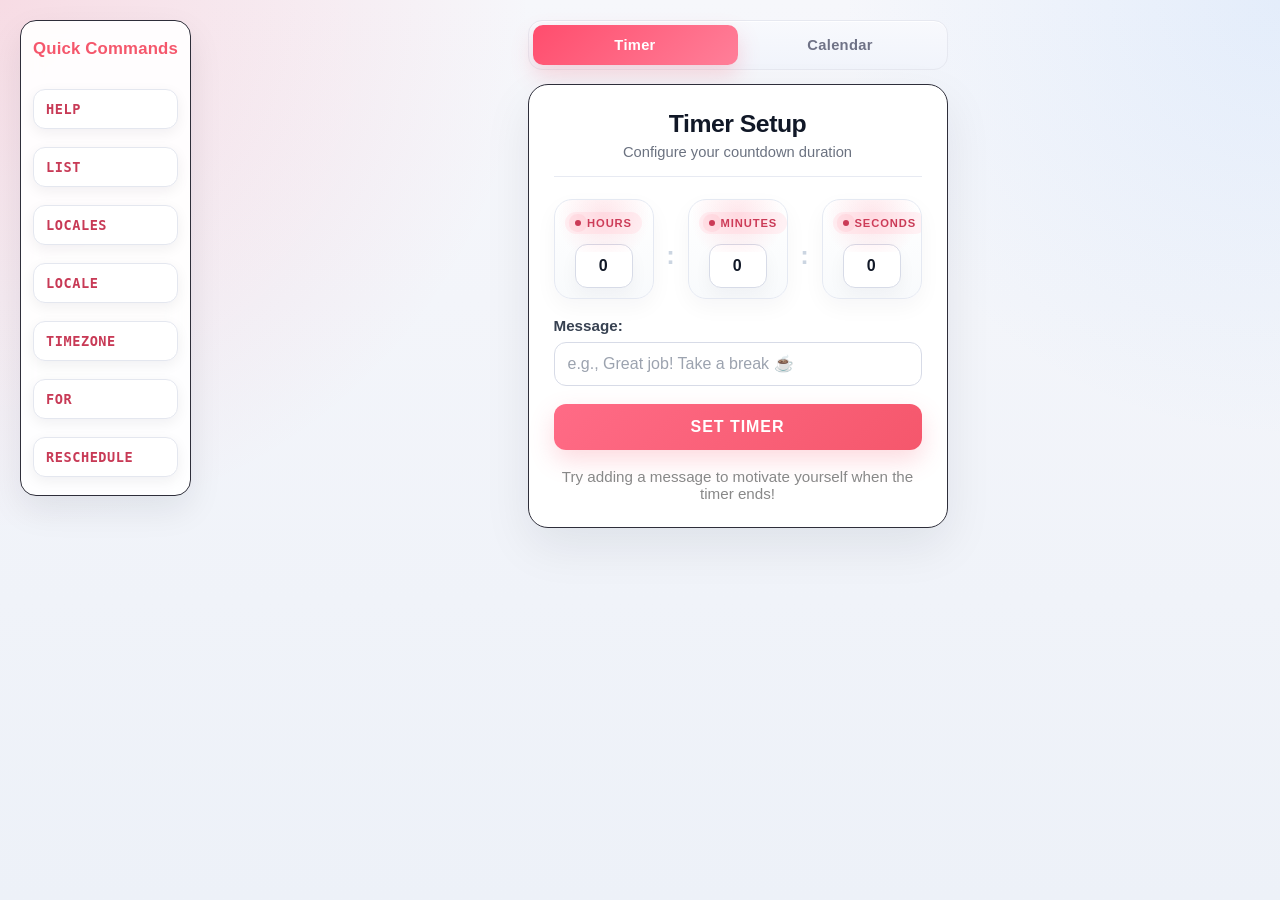
==== public/widgets/reminder-widget.html @ a30fd719 "improve UI" ====
<!DOCTYPE html>
<html lang="en">
<head>
    <meta charset="UTF-8">
    <meta name="viewport" content="width=device-width, initial-scale=1.0">
    <title>Reminder Widget</title>
    <style>
        * {
            margin: 0;
            padding: 0;
            box-sizing: border-box;
        }

        body {
            font-family: 'Segoe UI', Tahoma, Geneva, Verdana, sans-serif;
            background:
                radial-gradient(circle at top left, rgba(255, 77, 109, 0.16), transparent 34%),
                radial-gradient(circle at top right, rgba(96, 165, 250, 0.12), transparent 28%),
                linear-gradient(180deg, #f6f7fb 0%, #edf1f8 100%);
            min-height: 100vh;
            padding: 20px;
            color: #111827;
        }

        :root {
            --brand:     #ff4d6d;
            --brand-2:   #ff85a1;
            --bg:        #0f0f12;
            --surface:   #18181f;
            --surface-2: #22222c;
            --border:    #2e2e3a;
            --text:      #f0f0f5;
            --muted:     #7a7a95;
            --success:   #34d399;
            --error:     #f87171;
            --info:      #60a5fa;
            --radius:    16px;
            --mono:      'DM Mono', monospace;
            --sans:      'DM Sans', sans-serif;
            --transition: 0.2s cubic-bezier(.4,0,.2,1);
        }

        .timer-card, .widget-container, .reminder-card, .sidebar {
            background: rgba(255, 255, 255, 0.92);
            backdrop-filter: blur(10px);
            border: 1.5px solid var(--border);
            border-radius: var(--radius);
            box-shadow: 0 18px 45px rgba(15, 23, 42, 0.08);
            padding: 28px 28px 22px 28px;
            margin-bottom: 0;
        }

        .widget-container {
            background: rgba(255, 255, 255, 0.96);
            border-radius: 20px;
            box-shadow: 0 18px 48px rgba(15, 23, 42, 0.08);
            padding: 25px;
            max-width: 420px;
            margin: 0 auto;
        }

        .widget-header {
            text-align: center;
            margin-bottom: 22px;
            border-bottom: 1px solid #e7eaf2;
            padding-bottom: 16px;
        }

        .widget-header h2 {
            font-size: 1.55rem;
            color: #111827;
            margin-bottom: 6px;
            letter-spacing: -0.02em;
        }

        .widget-header .icon {
            font-size: 2.5rem;
            margin-bottom: 10px;
        }

        .widget-header p {
            color: #6b7280;
            font-size: 0.92rem;
        }

        .form-group {
            margin-bottom: 18px;
        }

        label {
            display: block;
            font-size: 0.95rem;
            font-weight: 600;
            color: #374151;
            margin-bottom: 8px;
        }

        .time-input-group {
            display: flex;
            gap: 10px;
        }

        input[type="number"],
        input[type="text"],
        select,
        textarea {
            width: 100%;
            padding: 12px 13px;
            border: 1.5px solid #d7dbe7;
            border-radius: 12px;
            font-size: 1rem;
            font-family: inherit;
            transition: border-color 0.2s ease, box-shadow 0.2s ease, background-color 0.2s ease;
            background: #fff;
            color: #111827;
        }

        input[type="number"],
        select {
            width: auto;
        }

        input:focus,
        select:focus,
        textarea:focus {
            outline: none;
            border-color: #ff6b86;
            background-color: #fff;
            box-shadow: 0 0 0 4px rgba(255, 77, 109, 0.12);
        }

        input[type="text"]::placeholder,
        textarea::placeholder {
            color: #9ca3af;
        }

        textarea {
            resize: vertical;
            min-height: 80px;
        }

        .unit-select {
            flex: 0 0 auto;
            min-width: 100px;
        }

        button {
            width: 100%;
            padding: 14px 16px;
            border: none;
            border-radius: 12px;
            font-size: 1rem;
            font-weight: 600;
            cursor: pointer;
            transition: transform 0.18s ease, box-shadow 0.18s ease, background 0.18s ease, border-color 0.18s ease;
            text-transform: uppercase;
            letter-spacing: 0.06em;
            background: linear-gradient(135deg, #f093fb 0%, #f5576c 100%);
            color: white;
            margin-top: 10px;
            box-shadow: 0 10px 24px rgba(245, 87, 108, 0.22);
        }

        button:hover {
            transform: translateY(-2px);
            box-shadow: 0 14px 28px rgba(245, 87, 108, 0.24);
        }

        button:active {
            transform: translateY(0);
        }

        button:disabled {
            opacity: 0.6;
            cursor: not-allowed;
            transform: none;
        }

        button:focus-visible,
        .calendar-day-btn:focus-visible,
        .calendar-month-button:focus-visible,
        .calendar-popup-close:focus-visible,
        .calendar-popup-clear:focus-visible,
        .calendar-popup-action:focus-visible,
        .timer-adjust-btn:focus-visible,
        .cmd-btn:focus-visible {
            outline: none;
            box-shadow: 0 0 0 4px rgba(255, 77, 109, 0.18);
        }

        .status-message {
            padding: 12px;
            border-radius: 12px;
            font-size: 0.9rem;
            margin-top: 15px;
            display: none;
            animation: slideIn 0.3s ease;
        }

        .status-message.show {
            display: block;
        }

        .status-message.success {
            background: #d4edda;
            color: #155724;
            border: 1px solid #c3e6cb;
        }

        .status-message.error {
            background: #f8d7da;
            color: #721c24;
            border: 1px solid #f5c6cb;
        }

        .status-message.info {
            background: #d1ecf1;
            color: #0c5460;
            border: 1px solid #bee5eb;
        }

        .widget-status {
            background: #f8fafc;
            padding: 12px;
            border-radius: 12px;
            margin-top: 15px;
            font-size: 0.85rem;
            color: #6b7280;
        }

        .status-indicator {
            display: inline-block;
            width: 10px;
            height: 10px;
            border-radius: 50%;
            margin-right: 8px;
            vertical-align: middle;
        }

        .widget-grid {
            display: grid;
            grid-template-columns: 1fr;
            gap: 20px;
        }

        .widget-mode-switch {
            position: relative;
            display: grid;
            grid-template-columns: repeat(2, minmax(0, 1fr));
            gap: 0;
            margin: 0 auto 14px;
            max-width: 420px;
            border: 1px solid #e6e8f0;
            border-radius: 14px;
            background: linear-gradient(180deg, #f8f9fd 0%, #f1f4fb 100%);
            padding: 4px;
            box-shadow: inset 0 1px 0 rgba(255, 255, 255, 0.9);
        }

        .widget-mode-indicator {
            position: absolute;
            top: 4px;
            left: 4px;
            width: calc(50% - 4px);
            height: calc(100% - 8px);
            border-radius: 10px;
            background: linear-gradient(135deg, #ff4d6d 0%, #ff7f99 100%);
            box-shadow: 0 10px 22px rgba(245, 87, 108, 0.22);
            transform: translateX(0);
            transition: transform 0.24s cubic-bezier(.4, 0, .2, 1);
            pointer-events: none;
        }

        .widget-mode-switch[data-active-mode='calendar'] .widget-mode-indicator {
            transform: translateX(100%);
        }

        .widget-mode-button {
            position: relative;
            z-index: 1;
            margin-top: 0;
            width: 100%;
            border: none;
            background: transparent;
            color: #6f7286;
            border-radius: 10px;
            box-shadow: none;
            text-transform: none;
            letter-spacing: 0.02em;
            font-size: 0.92rem;
            font-weight: 700;
            padding: 9px 8px;
            min-height: 40px;
        }

        .widget-mode-button:hover {
            transform: none;
            box-shadow: none;
        }

        .widget-mode-button.is-active {
            color: #fff;
        }

        .widget-mode-button:focus-visible {
            outline: none;
            box-shadow: 0 0 0 3px rgba(255, 77, 109, 0.2);
        }

        .widget-container.is-hidden-by-mode {
            display: none !important;
        }

        .widget-section-title {
            font-size: 1.05rem;
            font-weight: 700;
            color: #111827;
            margin-bottom: 10px;
            letter-spacing: 0.01em;
        }

        .timer-input-grid {
            display: flex;
            align-items: stretch;
            gap: 10px;
            flex-wrap: nowrap;
        }

        .timer-step-card {
            position: relative;
            overflow: hidden;
            background: linear-gradient(180deg, #ffffff 0%, #f8fafc 100%);
            border: 1px solid #e5e9f2;
            border-radius: 18px;
            padding: 12px 10px 10px;
            text-align: center;
            box-shadow: 0 8px 22px rgba(15, 23, 42, 0.04);
            flex: 1 1 0;
            min-width: 0;
        }

        .timer-step-card::before {
            content: '';
            position: absolute;
            inset: -20% -10% auto;
            height: 72px;
            background: radial-gradient(circle, rgba(255, 77, 109, 0.14) 0%, rgba(255, 77, 109, 0) 68%);
            pointer-events: none;
        }

        .timer-step-card label {
            margin-bottom: 8px;
            font-size: 0.78rem;
            color: #6b7280;
            text-transform: uppercase;
            letter-spacing: 0.08em;
        }

        .timer-number-input {
            width: 100%;
            margin: 0;
            text-align: center;
            font-size: 1.35rem;
            font-weight: 700;
            letter-spacing: 0.04em;
            padding: 13px 10px;
            border-radius: 16px;
            border: 1px solid #e1e6f0;
            background:
                linear-gradient(180deg, rgba(255,255,255,0.96) 0%, rgba(255,255,255,0.88) 100%),
                radial-gradient(circle at center, rgba(255,77,109,0.05), transparent 60%);
            box-shadow: inset 0 1px 0 rgba(255,255,255,0.9), 0 8px 18px rgba(15, 23, 42, 0.04);
            appearance: textfield;
            -moz-appearance: textfield;
        }

        .timer-number-input::-webkit-outer-spin-button,
        .timer-number-input::-webkit-inner-spin-button {
            -webkit-appearance: none;
            margin: 0;
        }

        .timer-time-separator {
            display: grid;
            place-items: center;
            align-self: center;
            width: 14px;
            color: #cbd5e1;
            font-size: 1.6rem;
            font-weight: 700;
            line-height: 1;
            margin-top: 14px;
        }

        .timer-field-flag {
            display: inline-flex;
            align-items: center;
            justify-content: center;
            gap: 6px;
            min-width: 74px;
            margin-bottom: 10px;
            padding: 5px 10px;
            border-radius: 999px;
            font-size: 0.7rem;
            font-weight: 700;
            letter-spacing: 0.08em;
            text-transform: uppercase;
            color: #c83a56;
            background: #fff1f4;
        }

        .timer-field-flag::before {
            content: '';
            width: 6px;
            height: 6px;
            border-radius: 999px;
            background: currentColor;
            box-shadow: 0 0 0 6px rgba(255, 77, 109, 0.08);
        }

        .timer-summary {
            display: grid;
            gap: 12px;
            background: linear-gradient(180deg, #fff7f9 0%, #fff 100%);
            border: 1px solid #ffd8e0;
            border-radius: 20px;
            padding: 16px;
            margin-top: 6px;
        }

        .timer-summary-row {
            display: flex;
            align-items: center;
            justify-content: space-between;
            gap: 12px;
            flex-wrap: wrap;
        }

        .timer-summary-label {
            font-size: 0.8rem;
            text-transform: uppercase;
            letter-spacing: 0.08em;
            color: #8a8aa0;
            font-weight: 700;
        }

        .timer-summary-value {
            font-size: 0.95rem;
            font-weight: 700;
            color: #111827;
        }

        #timerLiveCountdown {
            font-size: 2.1rem;
            font-weight: 700;
            line-height: 1;
            color: #e74768;
            font-family: var(--mono);
            letter-spacing: 0.03em;
        }

        .timer-clock-wrap {
            display: flex;
            flex-direction: column;
            align-items: center;
            gap: 14px;
            margin-top: 2px;
        }

        .timer-clock-face {
            --progress: 0;
            width: 210px;
            height: 210px;
            border-radius: 50%;
            display: grid;
            place-items: center;
            background:
                radial-gradient(circle at center, #fff 65%, transparent 66%),
                conic-gradient(#ff4d6d calc(var(--progress) * 1%), #edf1f7 0);
            border: 1px solid #e8d9e0;
            box-shadow: 0 18px 32px rgba(245, 87, 108, 0.14);
            animation: pulseHalo 6s ease-in-out infinite;
        }

        .timer-clock-center {
            text-align: center;
            display: grid;
            gap: 6px;
        }

        .timer-clock-center::before {
            content: '';
            position: absolute;
            width: 150px;
            height: 150px;
            border-radius: 50%;
            border: 1px solid rgba(255, 77, 109, 0.08);
            opacity: 0.65;
            pointer-events: none;
            animation: softOrbit 8s linear infinite;
        }

        #timerLiveCountdown {
            font-size: 2.1rem;
            font-weight: 700;
            line-height: 1;
            color: #e74768;
            font-family: var(--mono);
            letter-spacing: 0.03em;
        }

        .timer-clock-label {
            font-size: 0.72rem;
            text-transform: uppercase;
            letter-spacing: 0.08em;
            color: #8a8aa0;
            font-weight: 700;
        }

        #timerEndAt {
            font-size: 0.85rem;
            color: #76768f;
            font-weight: 600;
            text-align: center;
        }

        .timer-actions {
            display: flex;
            gap: 10px;
            flex-wrap: wrap;
        }

        .timer-actions button {
            margin-top: 0;
            flex: 1 1 180px;
        }

        .timer-primary-btn {
            background: linear-gradient(135deg, #ff6b86 0%, #f5576c 100%);
        }

        .timer-secondary-btn {
            background: #fff;
            color: #d94663;
            border: 1px solid #ffd2dc;
            box-shadow: none;
        }

        .timer-secondary-btn:hover {
            background: #fff7f9;
            box-shadow: 0 10px 20px rgba(245, 87, 108, 0.12);
        }

        @keyframes pulseHalo {
            0%, 100% { transform: scale(1); box-shadow: 0 18px 32px rgba(245, 87, 108, 0.14); }
            50% { transform: scale(1.01); box-shadow: 0 20px 38px rgba(245, 87, 108, 0.18); }
        }

        @keyframes softOrbit {
            from { transform: rotate(0deg); }
            to { transform: rotate(360deg); }
        }

        .calendar-popup {
            position: fixed;
            right: 16px;
            bottom: 16px;
            width: min(360px, calc(100vw - 24px));
            background: rgba(255, 255, 255, 0.96);
            border: 1px solid rgba(230, 230, 239, 0.9);
            border-radius: 16px;
            box-shadow: 0 18px 42px rgba(15, 23, 42, 0.16);
            padding: 14px;
            z-index: 1000;
            display: none;
            backdrop-filter: blur(12px);
        }

        .calendar-popup-header {
            display: flex;
            align-items: center;
            justify-content: space-between;
            gap: 8px;
            margin-bottom: 8px;
        }

        .calendar-popup-header-actions {
            display: flex;
            align-items: center;
            gap: 8px;
            margin-left: auto;
        }

        .calendar-popup-title {
            flex: 1;
            font-size: 0.95rem;
            font-weight: 700;
            color: #111827;
        }

        .calendar-popup-close {
            border: 1px solid #ddd;
            background: #fff;
            border-radius: 8px;
            width: 28px;
            height: 28px;
            margin: 0;
            padding: 0;
            color: #6b7280;
            cursor: pointer;
            font-size: 1rem;
            line-height: 1;
        }

        .calendar-popup-clear {
            width: auto;
            margin-top: 0;
            padding: 0 10px;
            height: 28px;
            border: 1px solid #ffd5de;
            border-radius: 6px;
            background: #fff7f9;
            color: #c23d59;
            font-size: 0.72rem;
            font-weight: 700;
            letter-spacing: 0.03em;
            text-transform: uppercase;
            box-shadow: none;
        }

        .calendar-popup-clear:hover {
            transform: translateY(-1px);
            box-shadow: 0 6px 14px rgba(245, 87, 108, 0.12);
        }

        .calendar-popup-list {
            list-style: none;
            margin: 0;
            padding: 0;
            max-height: 260px;
            overflow: auto;
        }

        .calendar-popup-item {
            list-style: none;
            margin-bottom: 8px;
            padding: 10px 12px;
            border: 1px solid #e8e9f2;
            border-radius: 14px;
            background: linear-gradient(180deg, #ffffff 0%, #fafafe 100%);
        }

        .calendar-popup-item-top {
            display: flex;
            align-items: center;
            justify-content: space-between;
            gap: 10px;
        }

        .calendar-popup-item-message {
            font-size: 0.95rem;
            font-weight: 700;
            color: #111827;
            overflow: hidden;
            text-overflow: ellipsis;
            white-space: nowrap;
        }

        .calendar-popup-item-badge {
            flex: 0 0 auto;
            font-size: 0.72rem;
            font-weight: 700;
            letter-spacing: 0.04em;
            text-transform: uppercase;
            color: #f5576c;
            background: #fff1f4;
            border: 1px solid #ffd5de;
            border-radius: 999px;
            padding: 3px 8px;
        }

        .calendar-popup-item-meta {
            display: flex;
            align-items: center;
            justify-content: space-between;
            gap: 10px;
            margin-top: 8px;
            font-size: 0.78rem;
            color: #666;
        }

        .calendar-popup-item-actions {
            display: flex;
            gap: 8px;
            margin-top: 10px;
        }

        .calendar-popup-action {
            width: auto;
            flex: 1;
            margin-top: 0;
            padding: 8px 10px;
            border-radius: 8px;
            border: 1px solid #ffd5de;
            background: #fff;
            color: #f5576c;
            font-size: 0.75rem;
            font-weight: 700;
            letter-spacing: 0.03em;
            text-transform: uppercase;
            box-shadow: none;
        }

        .calendar-popup-action:hover {
            transform: translateY(-1px);
            box-shadow: 0 6px 14px rgba(245, 87, 108, 0.12);
        }

        .calendar-popup-action.secondary {
            border-color: #e7e7ef;
            color: #666;
        }

        .calendar-popup-action.secondary:hover {
            border-color: #f1b9c5;
            color: #c23d59;
            background: #fff7f9;
        }

        .calendar-popup-item-countdown {
            font-family: monospace;
            color: #f5576c;
            font-size: 1rem;
            font-weight: 700;
        }

        .calendar-card-shell {
            display: flex;
            flex-direction: column;
            gap: 12px;
        }

        .calendar-monthbar {
            display: flex;
            align-items: center;
            justify-content: space-between;
            gap: 12px;
            margin-bottom: 8px;
        }

        .calendar-month-button {
            width: 36px;
            height: 36px;
            border-radius: 12px;
            border: 1px solid #e7e7ef;
            background: #fff;
            color: #f5576c;
            margin: 0;
            padding: 0;
            box-shadow: none;
        }

        .calendar-month-button:hover {
            transform: translateY(-1px);
            box-shadow: 0 6px 16px rgba(245, 87, 108, 0.12);
        }

        .calendar-month-label {
            flex: 1;
            text-align: center;
            font-weight: 700;
            font-size: 1.03rem;
            color: #111827;
            line-height: 1;
        }

        .calendar-grid {
            width: 100%;
            border-collapse: separate;
            border-spacing: 6px;
            margin-bottom: 6px;
        }

        .calendar-grid th {
            font-size: 0.72rem;
            font-weight: 700;
            color: #7a7a95;
            text-transform: uppercase;
            letter-spacing: 0.05em;
            padding: 0;
        }

        .calendar-day-cell {
            padding: 0;
            position: relative;
        }

        .calendar-day-btn {
            width: 100%;
            aspect-ratio: 1 / 1;
            border: 1px solid #ececf4;
            background: #f8f9fd;
            color: #2b2b32;
            border-radius: 14px;
            font-weight: 700;
            cursor: pointer;
            transition: transform 0.15s ease, background 0.15s ease, color 0.15s ease, border-color 0.15s ease;
            outline: none;
            position: relative;
            margin: 0;
            padding: 0;
            box-shadow: none;
        }

        .calendar-day-btn:hover {
            transform: translateY(-1px);
            border-color: #ffc3d0;
            background: #fff7f9;
        }

        .calendar-day-btn.is-today {
            box-shadow: inset 0 0 0 1px rgba(255, 77, 109, 0.28);
            background: linear-gradient(180deg, #fff 0%, #fff7f9 100%);
        }

        .calendar-day-btn.is-past {
            opacity: 0.42;
            background: #f4f5f8;
            color: #8f94a6;
            cursor: not-allowed;
            transform: none;
            border-style: dashed;
        }

        .calendar-day-btn.is-past:hover {
            transform: none;
            border-color: #ececf4;
            background: #f4f5f8;
        }

        .calendar-day-btn.selected,
        .calendar-day-btn.is-selected {
            background: linear-gradient(135deg, #ff4d6d 0%, #ff6b86 100%);
            color: #fff;
            border-color: #ff4d6d;
            box-shadow: 0 10px 18px rgba(255, 77, 109, 0.18);
        }

        .calendar-selected-strip {
            display: flex;
            flex-direction: column;
            align-items: flex-start;
            gap: 4px;
            padding: 2px 2px 10px;
            border-bottom: 1px solid #ececf4;
        }

        .calendar-selected-kicker {
            font-size: 0.72rem;
            font-weight: 700;
            letter-spacing: 0.09em;
            text-transform: uppercase;
            color: #8a8aa0;
        }

        .calendar-selected-value {
            font-weight: 700;
            color: #111827;
            line-height: 1.3;
        }

        .calendar-selected-meta {
            font-size: 0.82rem;
            color: #8a8aa0;
        }

        .calendar-form-stack {
            display: grid;
            gap: 12px;
        }

        .calendar-time-stack {
            display: grid;
            gap: 8px;
        }

        .calendar-time-strip {
            display: grid;
            grid-template-columns: minmax(74px, 1fr) auto minmax(74px, 1fr) minmax(86px, 1.1fr);
            gap: 8px;
            align-items: stretch;
        }

        .calendar-time-divider {
            align-self: center;
            justify-self: center;
            color: #c4c7d6;
            font-size: 1.15rem;
            font-weight: 700;
            line-height: 1;
            padding-top: 16px;
        }

        .calendar-time-field {
            display: flex;
            flex-direction: column;
            gap: 6px;
        }

        .calendar-time-field select,
        .calendar-message-field textarea {
            width: 100%;
            border-radius: 12px;
            border: 1.5px solid #d7dbe7;
            background: #fff;
            color: #111827;
            padding: 12px 13px;
            font-size: 1rem;
            box-shadow: none;
        }

        .calendar-time-field select {
            min-height: 46px;
            appearance: none;
            -webkit-appearance: none;
            -moz-appearance: none;
            background-image: linear-gradient(45deg, transparent 50%, #f5576c 50%), linear-gradient(135deg, #f5576c 50%, transparent 50%);
            background-position: calc(100% - 16px) calc(50% - 3px), calc(100% - 10px) calc(50% - 3px);
            background-size: 6px 6px, 6px 6px;
            background-repeat: no-repeat;
            padding-right: 34px;
        }

        .calendar-time-field select:focus-visible,
        .calendar-message-field textarea:focus-visible {
            outline: none;
            border-color: #ff6b86;
            box-shadow: 0 0 0 4px rgba(255, 77, 109, 0.12);
        }

        .calendar-message-field textarea {
            resize: vertical;
            min-height: 96px;
            line-height: 1.5;
        }

        .calendar-form-actions button {
            width: 100%;
        }

        .calendar-hint {
            font-size: 0.82rem;
            color: #8b8b9b;
            margin-top: -2px;
        }

        .status-indicator.connected {
            background-color: #28a745;
        }

        .status-indicator.disconnected {
            background-color: #dc3545;
        }

        @keyframes slideIn {
            from {
                opacity: 0;
                transform: translateY(-10px);
            }
            to {
                opacity: 1;
                transform: translateY(0);
            }
        }

        @media (max-width: 500px) {
            .widget-container {
                padding: 15px;
            }

            .widget-header h2 {
                font-size: 1.4rem;
            }

            .timer-input-grid {
                gap: 8px;
            }

            .timer-step-card {
                padding: 12px 10px 10px;
            }

            .timer-time-separator {
                width: 10px;
                font-size: 1.35rem;
                margin-top: 12px;
            }

            .timer-clock-face {
                width: 180px;
                height: 180px;
            }

            #timerLiveCountdown {
                font-size: 1.8rem;
            }

            .timer-number-input {
                max-width: 100%;
                font-size: 1.05rem;
            }

            .timer-actions button {
                flex-basis: 100%;
            }

            button {
                padding: 12px;
                font-size: 0.9rem;
            }

            .calendar-form-stack {
                grid-template-columns: 1fr;
            }

            .calendar-time-strip {
                grid-template-columns: minmax(64px, 1fr) auto minmax(64px, 1fr) minmax(78px, 0.95fr);
                gap: 6px;
            }

            .calendar-time-divider {
                padding-top: 14px;
            }

            .calendar-popup {
                left: 12px;
                right: 12px;
                bottom: 12px;
                width: auto;
            }
        }
    </style>
</head>
<body>
        <div class="main-layout">
            <!-- Sidebar with Quick Commands -->
            <aside class="sidebar">
                <div class="sidebar-header">Quick Commands</div>
                <div id="commandButtons" class="sidebar-commands">
                    <button type="button" class="cmd-btn" data-cmd="!remind help">Help</button>
                    <button type="button" class="cmd-btn" data-cmd="!remind list">List</button>
                    <button type="button" class="cmd-btn" data-cmd="!remind locales">Locales</button>
                    <button type="button" class="cmd-btn" data-cmd="!remind locale">Locale</button>
                    <button type="button" class="cmd-btn" data-cmd="!remind timezone">Timezone</button>
                    <button type="button" class="cmd-btn" data-cmd="!remind for">For</button>
                    <button type="button" class="cmd-btn" data-cmd="!remind reschedule">Reschedule</button>
                </div>
            </aside>
            <div style="flex:1;min-width:0;">
                <div id="widgetModeSwitch" class="widget-mode-switch" role="tablist" aria-label="Widget mode" data-active-mode="timer">
                    <span class="widget-mode-indicator" aria-hidden="true"></span>
                    <button type="button" id="widgetModeTimerBtn" class="widget-mode-button is-active" data-mode="timer" role="tab" aria-selected="true" aria-controls="timerSetupPanel">Timer</button>
                    <button type="button" id="widgetModeCalendarBtn" class="widget-mode-button" data-mode="calendar" role="tab" aria-selected="false" aria-controls="calendarPanel">Calendar</button>
                </div>
                <div class="widget-grid">
                    <!-- TIMER SETUP WIDGET -->
                    <div class="widget-container" id="timerSetupPanel" data-mode-panel="timer">
                        <div class="widget-header">
                            <h2>Timer Setup</h2>
                            <p>Configure your countdown duration</p>
                        </div>
                        <form id="timerForm">
                            <div class="form-group timer-input-grid" id="timerInputGroup">
                                <div class="timer-step-card">
                                    <span class="timer-field-flag">Hours</span>
                                    <input type="number" id="timerHours" name="timerHours" class="timer-number-input" value="0" min="0" max="23" step="1" inputmode="numeric" aria-label="Hours" />
                                </div>
                                <span class="timer-time-separator" aria-hidden="true">:</span>
                                <div class="timer-step-card">
                                    <span class="timer-field-flag">Minutes</span>
                                    <input type="number" id="timerMinutes" name="timerMinutes" class="timer-number-input" value="0" min="0" max="59" step="1" inputmode="numeric" aria-label="Minutes" />
                                </div>
                                <span class="timer-time-separator" aria-hidden="true">:</span>
                                <div class="timer-step-card">
                                    <span class="timer-field-flag">Seconds</span>
                                    <input type="number" id="timerSeconds" name="timerSeconds" class="timer-number-input" value="0" min="0" max="59" step="1" inputmode="numeric" aria-label="Seconds" />
                                </div>
                            </div>
                            <div class="form-group">
                                <label for="timerMessage">Message:</label>
                                <input type="text" id="timerMessage" name="timerMessage" placeholder="e.g., Great job! Take a break ☕" maxlength="120" style="width:100%;" />
                            </div>
                            <div class="form-group timer-actions" id="timerSetBtnGroup">
                                <button type="button" id="setTimerBtn" class="timer-primary-btn">Set Timer</button>
                            </div>
                        </form>
                        <div style="text-align:center; color:#888; font-size:0.95em; margin-top:10px;">Try adding a message to motivate yourself when the timer ends!</div>
                    </div>

                    <!-- COUNTDOWN WIDGET -->
                    <div class="widget-container" id="timerCountdownPanel" data-mode-panel="timer" style="display:none;">
                        <div class="widget-header">
                            <h2>Countdown</h2>
                            <p>Simple clock-style countdown</p>
                        </div>
                        <div class="form-group timer-summary" id="timerCountdownGroup" style="display:none;">
                            <div class="timer-clock-wrap">
                                <div class="timer-clock-face" id="timerClockFace" style="--progress: 0;">
                                    <div class="timer-clock-center">
                                        <div id="timerLiveCountdown">00:00:00</div>
                                        <div class="timer-clock-label">Remaining</div>
                                    </div>
                                </div>
                                <div id="timerEndAt">Ends at --:--</div>
                            </div>
                            <div class="timer-actions">
                                <button type="button" id="resetTimerBtn" class="timer-secondary-btn">Reset</button>
                            </div>
                        </div>
                    </div>

                    <!-- SCHEDULED REMINDER WIDGET (Calendar Style) -->
                    <div class="widget-container" id="calendarPanel" data-mode-panel="calendar">
                        <div class="widget-header">
                            <h2>Calendar Reminder</h2>
                            <p>Pick a date and open a live countdown</p>
                        </div>
                        <div id="calendarReminder" class="calendar-card-shell">
                            <div id="calendarNav" class="calendar-monthbar">
                                <button type="button" id="prevMonth" class="calendar-month-button">&#8592;</button>
                                <span id="calendarMonthLabel" class="calendar-month-label"></span>
                                <button type="button" id="nextMonth" class="calendar-month-button">&#8594;</button>
                            </div>
                            <table id="calendarTable" class="calendar-grid"></table>
                            <form id="calendarReminderForm">
                                <div class="calendar-selected-strip">
                                    <span class="calendar-selected-kicker">Confirmation</span>
                                    <span id="calendarSelectedDateValue" class="calendar-selected-value">Select a date to get started.</span>
                                    <span id="calendarSelectedDateMeta" class="calendar-selected-meta">Pick a future day to continue.</span>
                                </div>
                                <input type="hidden" id="calendarSelectedDate" name="calendarSelectedDate" required />
                                <div class="calendar-form-stack" style="margin-top:12px;">
                                    <div class="calendar-time-stack">
                                        <label>Time</label>
                                        <div class="calendar-time-strip" aria-label="Reminder time">
                                            <div class="calendar-time-field">
                                                <label for="calendarHour">Hour</label>
                                                <select id="calendarHour" name="calendarHour" required></select>
                                            </div>
                                            <span class="calendar-time-divider" aria-hidden="true">:</span>
                                            <div class="calendar-time-field">
                                                <label for="calendarMinute">Minute</label>
                                                <select id="calendarMinute" name="calendarMinute" required></select>
                                            </div>
                                            <div class="calendar-time-field">
                                                <label for="calendarPeriod">AM/PM</label>
                                                <select id="calendarPeriod" name="calendarPeriod" required></select>
                                            </div>
                                        </div>
                                    </div>
                                    <div class="calendar-message-field">
                                        <label for="calendarMessage">Message</label>
                                        <textarea id="calendarMessage" name="calendarMessage" placeholder="Check Matrix bot logs and verify API handshake." maxlength="240" rows="3" required></textarea>
                                    </div>
                                </div>
                                <div class="calendar-hint">Uses your local time. Submit to open the calendar countdown popup.</div>
                                <div class="calendar-form-actions">
                                    <button type="submit" id="calendarSetReminderBtn">Set Reminder</button>
                                </div>
                            </form>
                            <div id="calendarStatusMessage" class="status-message"></div>
                        </div>
                    </div>
                </div>
            </div>
        <!-- Calendar logic is now handled in reminder-widget-v2.js -->
            </div>
        </div>

    <div id="calendarCountdownPopup" class="calendar-popup" aria-live="polite">
        <div class="calendar-popup-header">
            <span class="calendar-popup-title">Calendar Countdown</span>
            <div class="calendar-popup-header-actions">
                <button type="button" id="calendarPopupClearBtn" class="calendar-popup-clear">Clear All</button>
                <button type="button" id="calendarPopupCloseBtn" class="calendar-popup-close">×</button>
            </div>
        </div>
        <ul id="calendarPopupList" class="calendar-popup-list"></ul>
    </div>

    <script>
    // Timer control logic
    document.addEventListener('DOMContentLoaded', function() {
        function clamp(val, min, max) { return Math.max(min, Math.min(max, val)); }

        const limits = { timerHours: [0, 23], timerMinutes: [0, 59], timerSeconds: [0, 59] };
        const inputs = {
            timerHours: document.getElementById('timerHours'),
            timerMinutes: document.getElementById('timerMinutes'),
            timerSeconds: document.getElementById('timerSeconds')
        };

        function getValue(target) {
            const input = inputs[target];
            if (!input) return 0;

            const parsed = parseInt(String(input.value).trim(), 10);
            if (Number.isNaN(parsed)) return 0;

            const [min, max] = limits[target];
            return clamp(parsed, min, max);
        }

        function setValue(target, value) {
            const input = inputs[target];
            if (!input) return 0;

            const [min, max] = limits[target];
            const bounded = clamp(Number.isFinite(value) ? value : 0, min, max);
            input.value = String(bounded);

            return bounded;
        }

        Object.keys(inputs).forEach((target) => {
            const input = inputs[target];
            if (!input) return;

            input.addEventListener('input', function() {
                const raw = String(input.value).trim();
                if (raw === '') {
                    if (target === 'timerHours') setValue(target, 0);
                    return;
                }

                const parsed = parseInt(raw, 10);
                if (Number.isNaN(parsed)) {
                    setValue(target, 0);
                    return;
                }

                setValue(target, parsed);
            });

            input.addEventListener('blur', function() {
                setValue(target, getValue(target));
            });
        });

        Object.keys(inputs).forEach((target) => setValue(target, getValue(target)));
    });
    </script>
        <style>
                .main-layout {
                    display: flex;
                    gap: 24px;
                    align-items: flex-start;
                    justify-content: center;
                    margin: 0 auto 32px;
                    max-width: 1240px;
                }
                .sidebar {
                    min-width: 160px;
                    max-width: 220px;
                    box-shadow: 0 14px 34px rgba(15, 23, 42, 0.08);
                    padding: 18px 12px 18px 12px;
                    display: flex;
                    flex-direction: column;
                    gap: 8px;
                    position: sticky;
                    top: 20px;
                }
                .sidebar-header {
                    font-weight: bold;
                    color: #f5576c;
                    margin-bottom: 12px;
                    text-align: center;
                    font-size: 1.05rem;
                    letter-spacing: 0.01em;
                }
                .sidebar-commands {
                    display: flex;
                    flex-direction: column;
                    gap: 8px;
                }
                .sidebar-commands .cmd-btn {
                    background: #ffffff;
                    color: #c83a56;
                    border: 1.5px solid #e4e7ef;
                    border-radius: 12px;
                    font-family: var(--mono);
                    font-size: 0.85rem;
                    letter-spacing: 0.04em;
                    padding: 11px 12px 11px 12px;
                    text-align: left;
                    cursor: pointer;
                    display: flex;
                    align-items: center;
                    gap: 10px;
                    transition: color var(--transition), border-color var(--transition), background var(--transition), transform var(--transition), box-shadow var(--transition);
                    overflow: hidden;
                    min-height: 38px;
                    box-shadow: 0 4px 14px rgba(15, 23, 42, 0.06);
                }
                .sidebar-commands .cmd-btn:hover, .sidebar-commands .cmd-btn:focus {
                    color: #fff;
                    border-color: var(--brand);
                    background: var(--brand);
                    outline: none;
                    transform: translateY(-1px);
                }

                .cal-day.selected {
                    background: var(--brand);
                    color: #fff;
                    font-weight: 600;
                    box-shadow: 0 2px 8px 0 rgba(255,77,109,0.18);
                    border: 2px solid #fff2;
                }

                .cal-day.has-reminder::before {
                    content: '';
                    position: absolute; top: 3px; right: 3px;
                    width: 6px; height: 6px;
                    border-radius: 50%;
                    background: var(--brand-2);
                    box-shadow: 0 0 4px 1px #ff4d6d44;
                }

                .btn-primary {
                    background: var(--brand);
                    color: #fff;
                    box-shadow: 0 2px 12px 0 rgba(255,77,109,0.13);
                }
                .btn-primary:hover, .btn-primary:focus {
                    background: #e63659;
                    color: #fff;
                    transform: translateY(-1px);
                    outline: none;
                }
                .btn-primary:active { transform: translateY(0); }
                .btn-primary:disabled { opacity: 0.5; cursor: not-allowed; transform: none; }
                @media (max-width: 900px) {
                    .main-layout {
                        flex-direction: column;
                        gap: 0;
                    }
                    .sidebar {
                        width: 100%;
                        min-width: 0;
                        max-width: 100%;
                        margin-bottom: 18px;
                        border-radius: 16px;
                        box-shadow: none;
                        padding: 10px 0;
                        align-items: center;
                        justify-content: center;
                    }
                    .sidebar-header {
                        display: none;
                    }
                    .sidebar-commands {
                        flex-direction: row;
                        flex-wrap: wrap;
                        gap: 8px;
                        width: 100%;
                        justify-content: center;
                    }
                    .sidebar-commands .cmd-btn {
                        flex: 1 1 120px;
                        min-width: 90px;
                        margin: 2px 0;
                    }

                    .widget-container {
                        padding: 20px 18px 18px;
                    }
                }
                @media (max-width: 600px) {
                    .sidebar-commands .cmd-btn {
                        flex: 1 1 100px;
                        min-width: 80px;
                        font-size: 0.95em;
                        padding: 7px 0;
                    }
                    .sidebar {
                        padding: 8px 0;
                    }

                    .widget-header h2 {
                        font-size: 1.35rem;
                    }

                    .widget-container {
                        padding: 18px 16px 16px;
                    }

                    .calendar-popup {
                        left: 10px;
                        right: 10px;
                        bottom: 10px;
                        width: auto;
                    }
                }
        </style>
    <script>
    window.MATRIX_ACCESS_TOKEN = "mct_0mE0jCRpa15mGnszRoO9kOkTsuNDqg_0avSrz";
    </script>

    <script src="reminder-widget-v2.js"></script>
    <!-- Timer logic is now handled in reminder-widget-v2.js -->
    <style>
    /* Modern calendar input style (macOS/Microsoft inspired) */
    input[type="datetime-local"] {
        background: #f5f6fa;
        border: 1.5px solid #d1d5db;
        border-radius: 8px;
        padding: 10px 12px;
        font-size: 1rem;
        color: #333;
        box-shadow: 0 1px 2px rgba(0,0,0,0.03);
        transition: border-color 0.2s;
    }
    input[type="datetime-local"]:focus {
        border-color: #f5576c;
        background: #fff9fa;
    }
    /* Hide spinner for datetime-local on Chrome */
    input[type="datetime-local"]::-webkit-inner-spin-button,
    input[type="datetime-local"]::-webkit-calendar-picker-indicator {
        filter: invert(0.5) sepia(1) saturate(5) hue-rotate(-20deg);
    }
    </style>
</body>
</html>
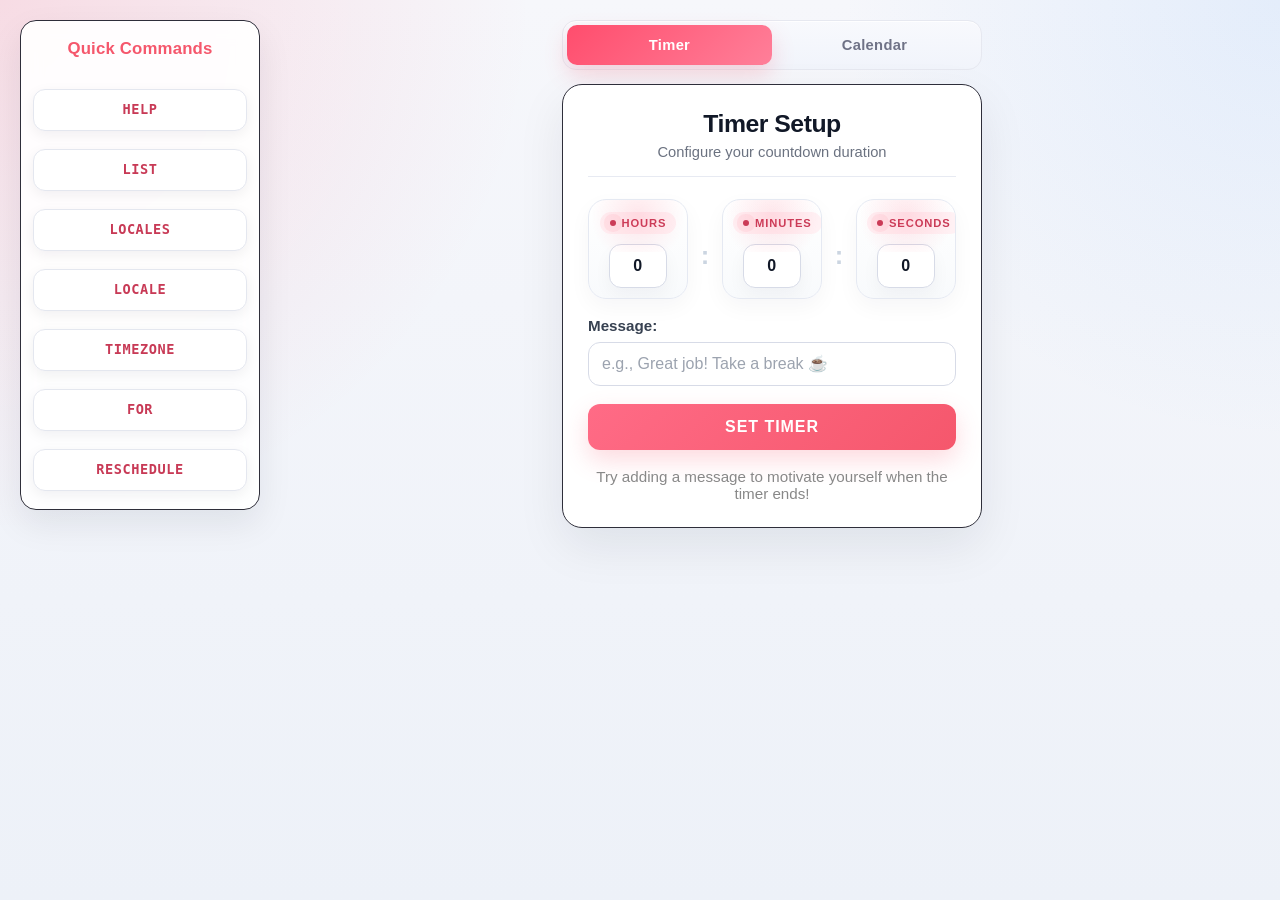
==== commit aa80db0b: "Fix clear function and UI layout" ====
--- a/public/widgets/reminder-widget.html
+++ b/public/widgets/reminder-widget.html
@@ -732,6 +732,91 @@
             color: #f5576c;
             font-size: 1rem;
             font-weight: 700;
+        }
+
+        .calendar-confirm-dialog {
+            position: fixed;
+            inset: 0;
+            display: none;
+            align-items: center;
+            justify-content: center;
+            z-index: 2000;
+            padding: 20px;
+        }
+
+        .calendar-confirm-dialog.is-open {
+            display: flex;
+        }
+
+        .calendar-confirm-backdrop {
+            position: absolute;
+            inset: 0;
+            background: rgba(15, 23, 42, 0.42);
+            backdrop-filter: blur(8px);
+        }
+
+        .calendar-confirm-panel {
+            position: relative;
+            width: min(100%, 380px);
+            background: #fff;
+            border-radius: 20px;
+            border: 1px solid rgba(231, 233, 242, 0.96);
+            box-shadow: 0 24px 60px rgba(15, 23, 42, 0.24);
+            padding: 18px;
+        }
+
+        .calendar-confirm-label {
+            display: inline-flex;
+            align-items: center;
+            gap: 6px;
+            font-size: 0.72rem;
+            font-weight: 800;
+            letter-spacing: 0.08em;
+            text-transform: uppercase;
+            color: #c23d59;
+            background: #fff1f4;
+            border: 1px solid #ffd5de;
+            border-radius: 999px;
+            padding: 4px 10px;
+            margin-bottom: 12px;
+        }
+
+        .calendar-confirm-title {
+            font-size: 1.05rem;
+            font-weight: 800;
+            color: #111827;
+            margin-bottom: 8px;
+        }
+
+        .calendar-confirm-message {
+            color: #5f6475;
+            font-size: 0.95rem;
+            line-height: 1.5;
+        }
+
+        .calendar-confirm-actions {
+            display: flex;
+            gap: 10px;
+            margin-top: 18px;
+        }
+
+        .calendar-confirm-actions button {
+            width: 100%;
+            margin-top: 0;
+            box-shadow: none;
+            text-transform: none;
+            letter-spacing: 0.02em;
+        }
+
+        .calendar-confirm-cancel {
+            background: #fff;
+            color: #4b5563;
+            border: 1px solid #d8ddea;
+        }
+
+        .calendar-confirm-cancel:hover {
+            background: #f8fafc;
+            box-shadow: none;
         }
 
         .calendar-card-shell {
@@ -1056,7 +1141,7 @@
                     <button type="button" class="cmd-btn" data-cmd="!remind reschedule">Reschedule</button>
                 </div>
             </aside>
-            <div style="flex:1;min-width:0;">
+            <div class="widget-column">
                 <div id="widgetModeSwitch" class="widget-mode-switch" role="tablist" aria-label="Widget mode" data-active-mode="timer">
                     <span class="widget-mode-indicator" aria-hidden="true"></span>
                     <button type="button" id="widgetModeTimerBtn" class="widget-mode-button is-active" data-mode="timer" role="tab" aria-selected="true" aria-controls="timerSetupPanel">Timer</button>
@@ -1188,6 +1273,19 @@
         <ul id="calendarPopupList" class="calendar-popup-list"></ul>
     </div>
 
+    <div id="calendarConfirmDialog" class="calendar-confirm-dialog" aria-hidden="true">
+        <div class="calendar-confirm-backdrop" data-close-confirm="true"></div>
+        <div class="calendar-confirm-panel" role="dialog" aria-modal="true" aria-labelledby="calendarConfirmTitle">
+            <div class="calendar-confirm-label">Confirm</div>
+            <div id="calendarConfirmTitle" class="calendar-confirm-title">Are you sure?</div>
+            <div id="calendarConfirmMessage" class="calendar-confirm-message"></div>
+            <div class="calendar-confirm-actions">
+                <button type="button" id="calendarConfirmCancel" class="calendar-confirm-cancel">Cancel</button>
+                <button type="button" id="calendarConfirmOk">Confirm</button>
+            </div>
+        </div>
+    </div>
+
     <script>
     // Timer control logic
     document.addEventListener('DOMContentLoaded', function() {
@@ -1253,15 +1351,22 @@
         <style>
                 .main-layout {
                     display: flex;
+                    flex-wrap: wrap;
                     gap: 24px;
                     align-items: flex-start;
                     justify-content: center;
                     margin: 0 auto 32px;
                     max-width: 1240px;
                 }
+                .widget-column {
+                    flex: 1 1 520px;
+                    min-width: 0;
+                }
                 .sidebar {
-                    min-width: 160px;
-                    max-width: 220px;
+                    flex: 0 1 240px;
+                    width: clamp(180px, 24vw, 240px);
+                    min-width: 180px;
+                    max-width: 240px;
                     box-shadow: 0 14px 34px rgba(15, 23, 42, 0.08);
                     padding: 18px 12px 18px 12px;
                     display: flex;
@@ -1292,14 +1397,17 @@
                     font-size: 0.85rem;
                     letter-spacing: 0.04em;
                     padding: 11px 12px 11px 12px;
-                    text-align: left;
+                    text-align: center;
                     cursor: pointer;
                     display: flex;
                     align-items: center;
-                    gap: 10px;
+                    justify-content: center;
+                    gap: 8px;
                     transition: color var(--transition), border-color var(--transition), background var(--transition), transform var(--transition), box-shadow var(--transition);
-                    overflow: hidden;
-                    min-height: 38px;
+                    overflow: visible;
+                    white-space: normal;
+                    line-height: 1.15;
+                    min-height: 42px;
                     box-shadow: 0 4px 14px rgba(15, 23, 42, 0.06);
                 }
                 .sidebar-commands .cmd-btn:hover, .sidebar-commands .cmd-btn:focus {
@@ -1343,7 +1451,8 @@
                 @media (max-width: 900px) {
                     .main-layout {
                         flex-direction: column;
-                        gap: 0;
+                        flex-wrap: nowrap;
+                        gap: 14px;
                     }
                     .sidebar {
                         width: 100%;
@@ -1372,6 +1481,10 @@
                         margin: 2px 0;
                     }
 
+                    .widget-column {
+                        width: 100%;
+                    }
+
                     .widget-container {
                         padding: 20px 18px 18px;
                     }
@@ -1400,6 +1513,10 @@
                         right: 10px;
                         bottom: 10px;
                         width: auto;
+                    }
+
+                    .widget-mode-switch {
+                        margin-top: 2px;
                     }
                 }
         </style>
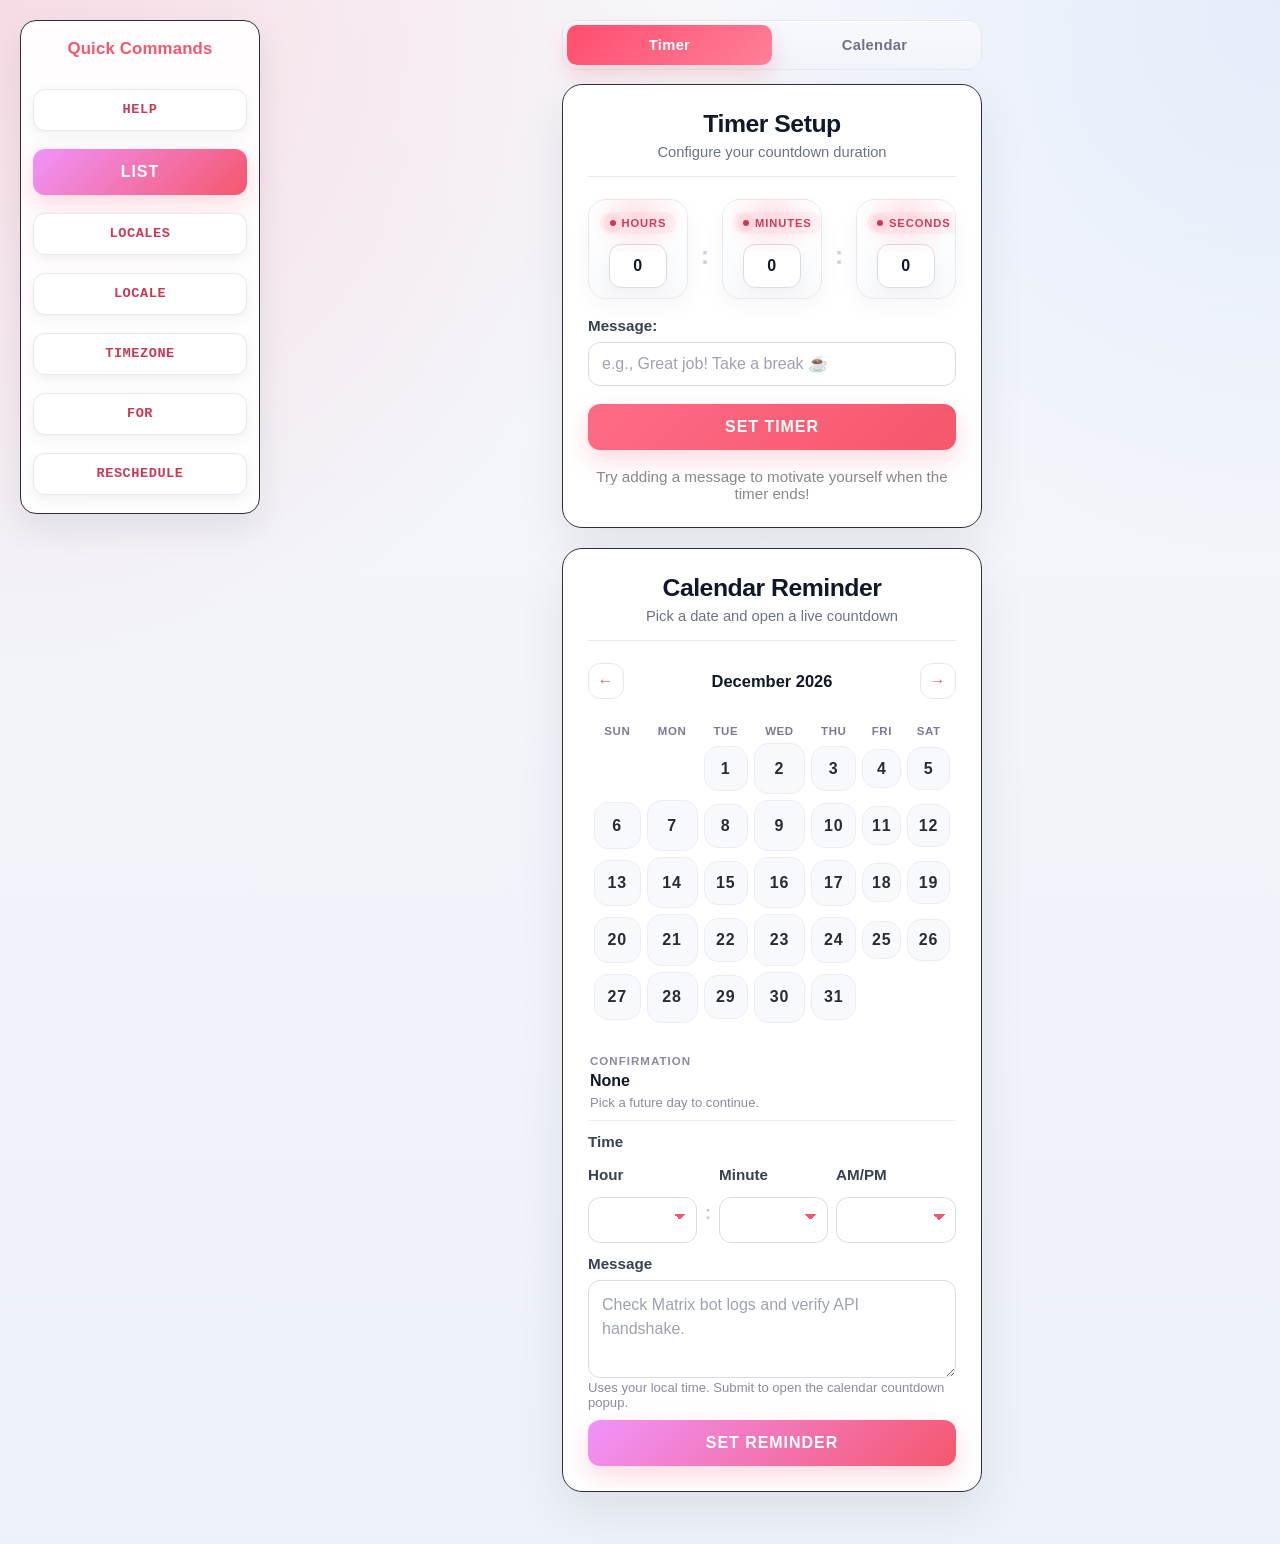
==== commit c79044a0: "config" ====
--- a/public/widgets/reminder-widget.html
+++ b/public/widgets/reminder-widget.html
@@ -1133,7 +1133,8 @@
                 <div class="sidebar-header">Quick Commands</div>
                 <div id="commandButtons" class="sidebar-commands">
                     <button type="button" class="cmd-btn" data-cmd="!remind help">Help</button>
-                    <button type="button" class="cmd-btn" data-cmd="!remind list">List</button>
+                    <button type="button" clas
+                    s="cmd-btn" data-cmd="!remind list">List</button>
                     <button type="button" class="cmd-btn" data-cmd="!remind locales">Locales</button>
                     <button type="button" class="cmd-btn" data-cmd="!remind locale">Locale</button>
                     <button type="button" class="cmd-btn" data-cmd="!remind timezone">Timezone</button>
@@ -1461,9 +1462,10 @@
                         margin-bottom: 18px;
                         border-radius: 16px;
                         box-shadow: none;
-                        padding: 10px 0;
+                        padding: 12px;
                         align-items: center;
                         justify-content: center;
+                        position: static;
                     }
                     .sidebar-header {
                         display: none;
@@ -1476,8 +1478,9 @@
                         justify-content: center;
                     }
                     .sidebar-commands .cmd-btn {
-                        flex: 1 1 120px;
-                        min-width: 90px;
+                        flex: 1 1 160px;
+                        min-width: 0;
+                        width: 100%;
                         margin: 2px 0;
                     }
 
@@ -1490,14 +1493,21 @@
                     }
                 }
                 @media (max-width: 600px) {
+                    .sidebar {
+                        padding: 10px;
+                    }
+
+                    .sidebar-commands {
+                        flex-direction: column;
+                        gap: 8px;
+                    }
+
                     .sidebar-commands .cmd-btn {
-                        flex: 1 1 100px;
-                        min-width: 80px;
-                        font-size: 0.95em;
-                        padding: 7px 0;
-                    }
-                    .sidebar {
-                        padding: 8px 0;
+                        flex: 1 1 auto;
+                        width: 100%;
+                        min-width: 0;
+                        font-size: 0.88rem;
+                        padding: 9px 12px;
                     }
 
                     .widget-header h2 {
@@ -1520,10 +1530,6 @@
                     }
                 }
         </style>
-    <script>
-    window.MATRIX_ACCESS_TOKEN = "mct_0mE0jCRpa15mGnszRoO9kOkTsuNDqg_0avSrz";
-    </script>
-
     <script src="reminder-widget-v2.js"></script>
     <!-- Timer logic is now handled in reminder-widget-v2.js -->
     <style>
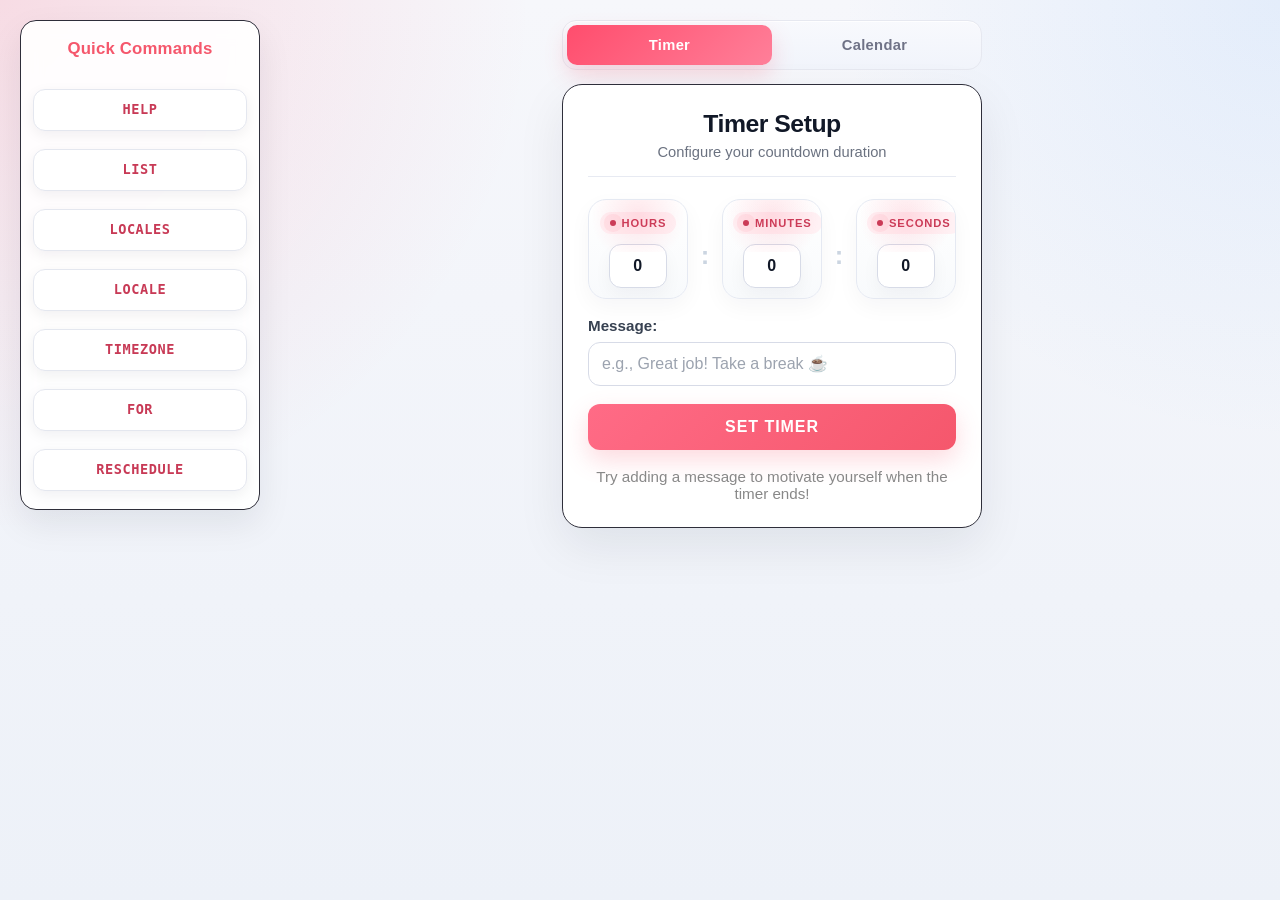
==== commit 4a7de238: "Improve UI" ====
--- a/public/widgets/reminder-widget.html
+++ b/public/widgets/reminder-widget.html
@@ -1133,8 +1133,7 @@
                 <div class="sidebar-header">Quick Commands</div>
                 <div id="commandButtons" class="sidebar-commands">
                     <button type="button" class="cmd-btn" data-cmd="!remind help">Help</button>
-                    <button type="button" clas
-                    s="cmd-btn" data-cmd="!remind list">List</button>
+                    <button type="button" class="cmd-btn" data-cmd="!remind list">List</button>
                     <button type="button" class="cmd-btn" data-cmd="!remind locales">Locales</button>
                     <button type="button" class="cmd-btn" data-cmd="!remind locale">Locale</button>
                     <button type="button" class="cmd-btn" data-cmd="!remind timezone">Timezone</button>
